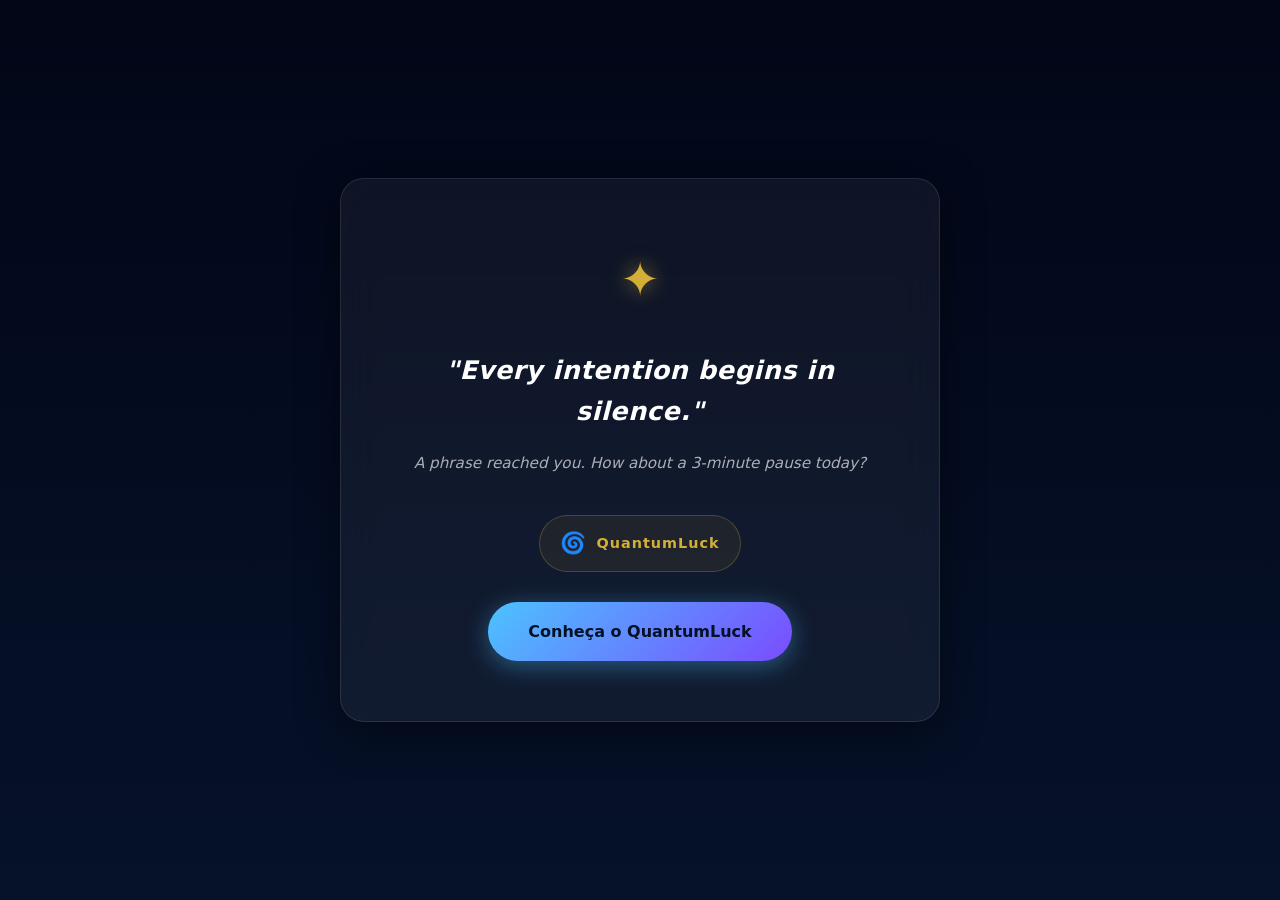
==== frase.html @ b95ad359 "feat: pagina frase.html + og-preview para compartilhamento social" ====
<!doctype html>
<html lang="pt-BR">
  <head>
    <meta charset="UTF-8" />
    <meta name="viewport" content="width=device-width, initial-scale=1.0" />

    <title>QuantumLuck — Uma frase chegou até você</title>
    <meta
      name="description"
      content="Uma frase chegou até você. Respire fundo."
    />
    <meta name="theme-color" content="#06122a" />

    <!-- Open Graph (WhatsApp, Facebook, Telegram) -->
    <meta property="og:type" content="website" />
    <meta property="og:title" content="🌀 QuantumLuck" />
    <meta
      property="og:description"
      content="Uma frase chegou até você. Respire fundo."
    />
    <meta
      property="og:image"
      content="https://fogacadev.github.io/QuantumLuckWeb/assets/og-preview.png"
    />
    <meta property="og:image:width" content="1200" />
    <meta property="og:image:height" content="630" />
    <meta
      property="og:url"
      content="https://fogacadev.github.io/QuantumLuckWeb/frase.html"
    />
    <meta property="og:site_name" content="QuantumLuck" />

    <!-- Twitter Card -->
    <meta name="twitter:card" content="summary_large_image" />
    <meta name="twitter:title" content="🌀 QuantumLuck" />
    <meta
      name="twitter:description"
      content="Uma frase chegou até você. Respire fundo."
    />
    <meta
      name="twitter:image"
      content="https://fogacadev.github.io/QuantumLuckWeb/assets/og-preview.png"
    />

    <!-- Favicon -->
    <link rel="icon" type="image/png" href="assets/btn.png" />
    <link rel="apple-touch-icon" href="assets/btn.png" />

    <!-- CSS Principal do site -->
    <link rel="stylesheet" href="style.css" />

    <style>
      .phrase-page {
        min-height: 100vh;
        display: flex;
        align-items: center;
        justify-content: center;
        padding: 40px 20px;
        background: linear-gradient(180deg, #020617, #06122a);
        margin: 0;
        box-sizing: border-box;
      }

      .phrase-container {
        max-width: 600px;
        width: 100%;
        text-align: center;
        padding: 60px 40px;
        background: rgba(255, 255, 255, 0.05);
        border-radius: 24px;
        border: 1px solid rgba(255, 255, 255, 0.1);
        backdrop-filter: blur(20px);
        -webkit-backdrop-filter: blur(20px);
        box-shadow: 0 10px 40px rgba(0, 0, 0, 0.5);
      }

      .phrase-symbol {
        font-size: 3rem;
        color: #d4af37;
        margin-bottom: 30px;
        text-shadow: 0 0 20px rgba(212, 175, 55, 0.6);
      }

      .phrase-text {
        font-family: "Orbitron", system-ui, sans-serif;
        font-size: 1.6rem;
        font-weight: 600;
        line-height: 1.6;
        color: #ffffff;
        margin: 0 0 20px 0;
        font-style: italic;
        letter-spacing: 0.5px;
      }

      .phrase-context {
        font-size: 0.95rem;
        color: rgba(255, 255, 255, 0.65);
        margin: 0 0 40px 0;
        font-style: italic;
        line-height: 1.5;
      }

      .phrase-brand {
        display: inline-flex;
        align-items: center;
        gap: 10px;
        padding: 10px 20px;
        background: rgba(212, 175, 55, 0.08);
        border: 1px solid rgba(212, 175, 55, 0.25);
        border-radius: 50px;
        margin-bottom: 30px;
      }

      .phrase-brand-symbol {
        font-size: 1.3rem;
      }

      .phrase-brand-name {
        font-family: "Orbitron", system-ui, sans-serif;
        font-size: 0.9rem;
        font-weight: 700;
        color: #d4af37;
        letter-spacing: 1px;
      }

      .phrase-cta {
        display: inline-block;
        padding: 16px 40px;
        background: linear-gradient(135deg, #4cc3ff, #7a4cff);
        color: #021124;
        text-decoration: none;
        font-weight: bold;
        border-radius: 50px;
        font-size: 1rem;
        transition: all 0.3s ease;
        box-shadow: 0 5px 25px rgba(76, 195, 255, 0.4);
      }

      .phrase-cta:hover {
        transform: translateY(-4px);
        box-shadow: 0 8px 30px rgba(76, 195, 255, 0.6);
      }

      @media (max-width: 480px) {
        .phrase-container {
          padding: 40px 25px;
        }
        .phrase-text {
          font-size: 1.3rem;
        }
        .phrase-symbol {
          font-size: 2.5rem;
        }
      }
    </style>
  </head>

  <body>
    <main class="phrase-page">
      <div class="phrase-container">
        <div class="phrase-symbol">✦</div>

        <p class="phrase-text" id="phrase-text">Carregando...</p>

        <p class="phrase-context" id="phrase-context">
          Você recebeu uma frase. Que tal fazer uma pausa de 3 minutos hoje?
        </p>

        <div class="phrase-brand">
          <span class="phrase-brand-symbol">🌀</span>
          <span class="phrase-brand-name">QuantumLuck</span>
        </div>

        <div>
          <a
            href="https://play.google.com/store/apps/details?id=com.quantumluck.app"
            class="phrase-cta"
            target="_blank"
            rel="noopener"
          >
            Conheça o QuantumLuck
          </a>
        </div>
      </div>
    </main>

    <script>
      // Lê a frase da query string (?t=)
      const params = new URLSearchParams(window.location.search);
      const frase = params.get("t");

      // Detecta idioma do navegador
      const isEN = navigator.language.startsWith("en");

      const phraseTextEl = document.getElementById("phrase-text");
      const phraseContextEl = document.getElementById("phrase-context");

      if (frase) {
        phraseTextEl.textContent = `"${frase}"`;
        document.title = `"${frase}" — QuantumLuck`;
      } else {
        phraseTextEl.textContent = isEN
          ? '"Every intention begins in silence."'
          : '"Toda intenção começa em silêncio."';
      }

      if (isEN) {
        phraseContextEl.textContent =
          "A phrase reached you. How about a 3-minute pause today?";
      }
    </script>
  </body>
</html>
---- style.css ----
/* ============================================
   QUANTUMLUCK — ESTILOS PRINCIPAIS
   v1.1.0
============================================ */

:root {
    --accent: #4cc3ff;
    --accent2: #7a4cff;
    --gold: #d4af37;
    --light: #f8f9fa;
    --dark: #0b0b0b;
    --bg1: #020617;
    --bg2: #06122a;
}

* {
    box-sizing: border-box;
}

html {
    scroll-behavior: smooth;
}

body {
    background: linear-gradient(180deg, var(--bg1), var(--bg2));
    color: var(--light);
    line-height: 1.7;
    margin: 0;
    font-family: Inter, system-ui, -apple-system, sans-serif;
    overflow-x: hidden;
}

/* ===========================
   HERO COM IMAGEM + ÁTOMO
============================ */

.hero-header {
    position: relative;
    height: 500px;
    overflow: hidden;
}

.hero-bg {
    position: absolute;
    inset: 0;
    background: url('assets/QuantumLuck.png') center/cover no-repeat;
    filter: brightness(0.75) saturate(1.2);
    opacity: 0.9;
}

.app-icon {
    cursor: pointer;
    user-select: none;
    position: absolute;
    top: 55%;
    left: 50%;
    transform: translate(-50%, -50%);
    width: 180px;
    height: 180px;
    display: flex;
    align-items: center;
    justify-content: center;
    animation: float 6s ease-in-out infinite;
    border-radius: 50%;
    background: rgba(255, 255, 255, 0.03);
    border: 1px solid rgba(0, 200, 255, 0.35);
    box-shadow:
        0 0 25px rgba(0, 200, 255, 0.5),
        0 0 45px rgba(124, 58, 237, 0.4);
    overflow: visible;
}

.app-icon::before {
    content: "";
    position: absolute;
    width: 220px;
    height: 220px;
    border-radius: 50%;
    background: conic-gradient(rgba(0, 200, 255, 0.0) 0deg,
            rgba(0, 200, 255, 0.15) 70deg,
            rgba(124, 58, 237, 0.25) 160deg,
            rgba(0, 200, 255, 0.0) 360deg);
    filter: blur(18px);
    animation: plasma-spin 6s linear infinite;
    z-index: -1;
}

@keyframes plasma-spin {
    from {
        transform: rotate(0deg);
    }

    to {
        transform: rotate(360deg);
    }
}

.app-icon .particle {
    position: absolute;
    width: 6px;
    height: 6px;
    background: rgba(0, 200, 255, 0.9);
    border-radius: 50%;
    box-shadow: 0 0 10px rgba(0, 200, 255, 0.9);
}

.p1 {
    animation: orbit1 6s linear infinite;
}

.p2 {
    animation: orbit2 7s linear infinite;
}

.p3 {
    animation: orbit3 5s linear infinite;
}

@keyframes orbit1 {
    from {
        transform: rotate(0deg) translateX(100px) rotate(0deg);
    }

    to {
        transform: rotate(360deg) translateX(100px) rotate(-360deg);
    }
}

@keyframes orbit2 {
    from {
        transform: rotate(0deg) translateX(75px) rotate(0deg);
    }

    to {
        transform: rotate(-360deg) translateX(75px) rotate(360deg);
    }
}

@keyframes orbit3 {
    from {
        transform: rotate(0deg) translateX(55px) rotate(0deg);
    }

    to {
        transform: rotate(360deg) translateX(55px) rotate(-360deg);
    }
}

.app-icon::after {
    content: "";
    position: absolute;
    width: 260px;
    height: 260px;
    border-radius: 50%;
    border-top: 1px solid rgba(0, 255, 255, 0.4);
    border-bottom: 1px solid rgba(124, 58, 237, 0.4);
    animation: energy-lines 10s linear infinite;
    z-index: -2;
}

@keyframes energy-lines {
    from {
        transform: rotate(0deg);
    }

    to {
        transform: rotate(360deg);
    }
}

.logo-img {
    width: 120%;
    height: 120%;
    object-fit: contain;
    filter: drop-shadow(0 0 18px rgba(76, 195, 255, 0.5));
}

@keyframes float {

    0%,
    100% {
        transform: translate(-50%, -50%) translateY(0);
    }

    50% {
        transform: translate(-50%, -50%) translateY(-12px);
    }
}

/* ===========================
   INTRO + CTA PRINCIPAL
============================ */

.intro-text {
    text-align: center;
    padding: 50px 20px 40px;
    max-width: 900px;
    margin: 0 auto;
    font-size: 1.15rem;
    color: rgba(255, 255, 255, 0.85);
    line-height: 1.8;
}

.hero-tagline {
    font-size: 1.6rem;
    font-weight: bold;
    background: linear-gradient(90deg, var(--accent), var(--accent2));
    -webkit-background-clip: text;
    background-clip: text;
    color: transparent;
    margin-bottom: 20px;
    letter-spacing: 0.5px;
}

.hero-highlight {
    font-size: 1rem;
    color: rgba(255, 255, 255, 0.75);
    margin-top: 20px;
    padding: 12px 20px;
    background: rgba(76, 195, 255, 0.08);
    border-radius: 12px;
    border: 1px solid rgba(76, 195, 255, 0.2);
    display: inline-block;
}

/* ===========================
   CTA CONTAINERS
============================ */

.cta-container {
    display: flex;
    flex-direction: column;
    align-items: center;
    justify-content: center;
    gap: 12px;
    margin: 30px auto 0;
    width: 100%;
    max-width: 600px;
}

.cta-hint {
    font-size: 0.85rem;
    color: rgba(255, 255, 255, 0.5);
    margin: 0;
    letter-spacing: 0.5px;
}

.cta-button {
    display: inline-flex;
    align-items: center;
    gap: 10px;
    padding: 16px 45px;
    background: linear-gradient(135deg, var(--accent), var(--accent2));
    color: #021124;
    text-decoration: none;
    font-weight: bold;
    border-radius: 50px;
    font-size: 1.15rem;
    transition: all 0.3s ease;
    box-shadow: 0 5px 25px rgba(76, 195, 255, 0.4);
    border: none;
}

.cta-button:hover {
    transform: translateY(-4px);
    box-shadow: 0 8px 30px rgba(76, 195, 255, 0.6);
}

.cta-button i {
    font-size: 1.3rem;
}

.cta-button-large {
    padding: 20px 55px;
    font-size: 1.3rem;
}

.cta-button-secondary {
    background: rgba(255, 255, 255, 0.08);
    color: var(--accent);
    border: 1px solid rgba(76, 195, 255, 0.4);
    box-shadow: none;
}

.cta-button-secondary:hover {
    background: rgba(76, 195, 255, 0.15);
    box-shadow: 0 5px 20px rgba(76, 195, 255, 0.3);
}

/* ===========================
   SEÇÕES
============================ */

.section {
    max-width: 1200px;
    margin: 60px auto;
    padding: 50px 40px;
    background: rgba(255, 255, 255, 0.06);
    border-radius: 20px;
    backdrop-filter: blur(18px);
    -webkit-backdrop-filter: blur(18px);
    border: 1px solid rgba(255, 255, 255, 0.08);
    box-shadow: 0 10px 25px rgba(0, 0, 0, 0.3);
}

.section h1 {
    text-align: center;
    font-size: 3rem;
    font-weight: 900;
    background: linear-gradient(90deg, var(--accent), var(--accent2));
    -webkit-background-clip: text;
    background-clip: text;
    color: transparent;
    margin: 0 0 10px 0;
    letter-spacing: 2px;
}

.section h2 {
    text-align: center;
    margin-bottom: 35px;
    font-size: 2.3rem;
    background: linear-gradient(90deg, var(--accent), var(--accent2));
    -webkit-background-clip: text;
    background-clip: text;
    color: transparent;
    font-weight: 800;
}

.section h3 {
    color: white;
    font-size: 1.3rem;
    margin-bottom: 10px;
    margin-top: 0;
}

/* ===========================
   LONG TEXT
============================ */

.long-text {
    color: rgba(255, 255, 255, 0.85);
    font-size: 1.05rem;
    line-height: 1.8;
    margin-bottom: 20px;
}

.long-text strong {
    color: var(--accent);
    font-weight: 700;
}

.disclaimer-text {
    margin-top: 30px;
    padding: 20px;
    background: rgba(76, 195, 255, 0.06);
    border-left: 3px solid var(--accent);
    border-radius: 8px;
    font-size: 0.95rem;
    color: rgba(255, 255, 255, 0.7);
    font-style: italic;
}

.centered {
    text-align: center;
}

/* ===========================
   HIGHLIGHT BOX
============================ */

.highlight-box {
    display: flex;
    align-items: center;
    gap: 25px;
    margin-top: 35px;
    padding: 30px;
    background: linear-gradient(135deg, rgba(76, 195, 255, 0.1), rgba(122, 76, 255, 0.1));
    border-radius: 18px;
    border: 1px solid rgba(76, 195, 255, 0.25);
    box-shadow: 0 8px 25px rgba(76, 195, 255, 0.1);
}

.highlight-box i {
    font-size: 3.5rem;
    background: linear-gradient(90deg, var(--accent), var(--accent2));
    -webkit-background-clip: text;
    background-clip: text;
    color: transparent;
    flex-shrink: 0;
}

.highlight-box div {
    flex: 1;
}

.highlight-box h3 {
    font-size: 1.5rem;
    margin-bottom: 8px;
    background: linear-gradient(90deg, var(--accent), var(--accent2));
    -webkit-background-clip: text;
    background-clip: text;
    color: transparent;
}

.highlight-box p {
    color: rgba(255, 255, 255, 0.8);
    margin: 0;
    font-size: 1.05rem;
}

/* ===========================
   FEATURES GRID
============================ */

.features {
    display: grid;
    grid-template-columns: repeat(auto-fit, minmax(280px, 1fr));
    gap: 25px;
}

.feature {
    background: rgba(255, 255, 255, 0.06);
    padding: 30px 25px;
    border-radius: 18px;
    text-align: center;
    transition: 0.4s;
    border: 1px solid rgba(255, 255, 255, 0.1);
    display: flex;
    flex-direction: column;
    align-items: center;
}

.feature:hover {
    transform: translateY(-6px);
    box-shadow: 0 12px 30px rgba(76, 195, 255, 0.2);
    border-color: rgba(76, 195, 255, 0.4);
    background: rgba(76, 195, 255, 0.05);
}

.feature i {
    font-size: 2.5rem;
    margin-bottom: 15px;
    background: linear-gradient(90deg, var(--accent), var(--accent2));
    -webkit-background-clip: text;
    background-clip: text;
    color: transparent;
}

.feature h3 {
    font-size: 1.2rem;
    margin-bottom: 12px;
}

.feature p {
    color: rgba(255, 255, 255, 0.75);
    line-height: 1.6;
    font-size: 0.95rem;
    margin: 0;
}

/* ===========================
   STEPS
============================ */

.steps {
    display: grid;
    grid-template-columns: repeat(auto-fit, minmax(240px, 1fr));
    gap: 25px;
    margin-top: 20px;
}

.step {
    background: rgba(255, 255, 255, 0.06);
    padding: 30px 25px;
    border-radius: 16px;
    border: 1px solid rgba(255, 255, 255, 0.1);
    text-align: center;
    transition: 0.3s;
}

.step:hover {
    transform: translateY(-5px);
    box-shadow: 0 10px 25px rgba(76, 195, 255, 0.2);
    border-color: rgba(76, 195, 255, 0.4);
}

.step-number {
    width: 50px;
    height: 50px;
    border-radius: 50%;
    background: linear-gradient(90deg, var(--accent), var(--accent2));
    display: flex;
    align-items: center;
    justify-content: center;
    color: #021124;
    font-weight: bold;
    margin: 0 auto 20px;
    font-size: 1.3rem;
    box-shadow: 0 5px 15px rgba(76, 195, 255, 0.3);
}

.step h3 {
    font-size: 1.15rem;
    margin-bottom: 10px;
}

.step p {
    color: rgba(255, 255, 255, 0.75);
    font-size: 0.95rem;
    line-height: 1.6;
    margin: 0;
}

/* ===========================
   BENEFITS
============================ */

.benefits {
    display: grid;
    grid-template-columns: repeat(auto-fit, minmax(160px, 1fr));
    gap: 20px;
    margin-top: 30px;
    margin-bottom: 30px;
}

.benefit {
    background: rgba(76, 195, 255, 0.06);
    padding: 25px 15px;
    border-radius: 14px;
    border: 1px solid rgba(76, 195, 255, 0.15);
    text-align: center;
    transition: 0.3s;
}

.benefit:hover {
    background: rgba(76, 195, 255, 0.12);
    transform: translateY(-3px);
}

.benefit i {
    font-size: 1.8rem;
    margin-bottom: 10px;
    display: block;
    background: linear-gradient(90deg, var(--accent), var(--accent2));
    -webkit-background-clip: text;
    background-clip: text;
    color: transparent;
}

.benefit p {
    color: rgba(255, 255, 255, 0.85);
    font-size: 0.9rem;
    margin: 0;
    font-weight: 600;
}

/* ===========================
   CTA FINAL SECTION
============================ */

.cta-final-section {
    text-align: center;
    background: linear-gradient(135deg, rgba(76, 195, 255, 0.08), rgba(122, 76, 255, 0.08));
    border: 1px solid rgba(76, 195, 255, 0.25);
    display: flex;
    flex-direction: column;
    align-items: center;
    justify-content: center;
    padding: 70px 40px;
    position: relative;
    overflow: hidden;
}

.cta-final-section::before {
    content: "";
    position: absolute;
    top: 0;
    left: 50%;
    transform: translateX(-50%);
    width: 80%;
    height: 1px;
    background: linear-gradient(90deg, transparent, var(--accent), transparent);
}

.cta-final-section::after {
    content: "";
    position: absolute;
    top: -50%;
    right: -20%;
    width: 500px;
    height: 500px;
    background: radial-gradient(circle, rgba(76, 195, 255, 0.15), transparent 70%);
    pointer-events: none;
    border-radius: 50%;
}

.cta-final-section h2 {
    font-size: 2.6rem;
    font-weight: 900;
    margin-bottom: 25px;
    text-shadow: 0 0 30px rgba(76, 195, 255, 0.3);
    position: relative;
    z-index: 1;
}

.cta-final-section .cta-final-text {
    max-width: 700px;
    width: 100%;
    text-align: center;
    position: relative;
    z-index: 1;
}

.cta-final-text {
    font-size: 1.2rem;
    line-height: 1.7;
    color: rgba(255, 255, 255, 0.9);
    margin-bottom: 12px;
    letter-spacing: 0.3px;
}

.cta-final-text strong {
    color: var(--accent);
    font-weight: 700;
}

.cta-final-section .cta-container {
    margin-top: 40px;
    width: 100%;
    position: relative;
    z-index: 1;
}

.cta-final-section .cta-button {
    margin-top: 10px;
    transform: scale(1);
    animation: ctaPulse 3s ease-in-out infinite;
}

@keyframes ctaPulse {

    0%,
    100% {
        box-shadow: 0 5px 25px rgba(76, 195, 255, 0.4);
    }

    50% {
        box-shadow: 0 8px 40px rgba(76, 195, 255, 0.7);
    }
}

.cta-final-section .cta-button:hover {
    animation: none;
}

/* ===========================
   TRANSPARÊNCIA — UPGRADE PREMIUM
============================ */

.section:has(.cta-button-secondary) {
    text-align: center;
    position: relative;
    padding: 60px 40px;
}

.section:has(.cta-button-secondary) h2 {
    margin-bottom: 30px;
}

.section:has(.cta-button-secondary) .long-text {
    max-width: 750px;
    margin-left: auto;
    margin-right: auto;
    font-size: 1.1rem;
    line-height: 1.9;
}

.section:has(.cta-button-secondary) .cta-container {
    margin-top: 35px;
}

.section:has(.cta-button-secondary)::before {
    content: "🛡️";
    position: absolute;
    top: 25px;
    right: 25px;
    font-size: 1.5rem;
    opacity: 0.3;
}

/* ===========================
   FOOTER
============================ */

footer {
    background: rgba(0, 0, 0, 0.8);
    padding: 50px 20px 30px;
    margin-top: 80px;
    text-align: center;
    color: rgba(255, 255, 255, 0.7);
    border-top: 1px solid rgba(76, 195, 255, 0.15);
}

.footer-tagline {
    font-size: 1.1rem;
    font-weight: 600;
    color: var(--accent);
    margin-bottom: 15px;
    letter-spacing: 0.5px;
}

footer>p {
    margin: 10px 0;
    font-size: 0.9rem;
}

.footer-links {
    margin-top: 20px;
    display: flex;
    flex-wrap: wrap;
    justify-content: center;
    gap: 15px;
    align-items: center;
}

footer a {
    color: var(--accent);
    text-decoration: none;
    transition: 0.2s;
    font-size: 0.9rem;
    display: inline-flex;
    align-items: center;
    gap: 5px;
}

footer a:hover {
    color: var(--accent2);
}

/* Fade no final do hero */
.hero-header::after {
    content: "";
    position: absolute;
    left: 0;
    right: 0;
    bottom: 0;
    height: 140px;
    background: linear-gradient(to bottom,
            rgba(0, 0, 0, 0) 0%,
            rgba(0, 0, 0, 0.15) 40%,
            rgba(0, 0, 0, 0.35) 75%,
            rgba(2, 6, 23, 1) 100%);
    pointer-events: none;
}

/* ===========================
   BALÃO DE FRASE (JS)
============================ */

.phrase-bubble {
    position: fixed !important;
    background: rgba(0, 0, 0, 0.95) !important;
    color: #4cc3ff !important;
    padding: 15px 20px !important;
    border-radius: 16px !important;
    box-shadow:
        0 0 25px rgba(76, 195, 255, 0.7),
        inset 0 0 15px rgba(76, 195, 255, 0.2) !important;
    font-weight: bold !important;
    z-index: 9999 !important;
    font-size: 15px !important;
    border: 1px solid #4cc3ff !important;
    max-width: 300px !important;
    word-wrap: break-word !important;
    text-align: center !important;
    white-space: normal !important;
    line-height: 1.5 !important;
    opacity: 0;
    transition: opacity 0.3s ease !important;
    backdrop-filter: blur(10px);
    -webkit-backdrop-filter: blur(10px);
}

.phrase-bubble.show {
    opacity: 1;
}

@keyframes vibrate {
    0% {
        transform: translate(-50%, -50%) translateX(0px) translateY(0px);
    }

    25% {
        transform: translate(-50%, -50%) translateX(2px) translateY(-2px);
    }

    50% {
        transform: translate(-50%, -50%) translateX(-2px) translateY(2px);
    }

    75% {
        transform: translate(-50%, -50%) translateX(2px) translateY(2px);
    }

    100% {
        transform: translate(-50%, -50%) translateX(0px) translateY(0px);
    }
}

.vibrate {
    animation: vibrate 0.3s ease-in-out 1;
}

/* ===========================
   BALÃO EDUCATIVO (JS)
============================ */

.tutorial-bubble {
    position: fixed;
    bottom: 200px;
    left: 50%;
    transform: translateX(-50%);
    background: rgba(76, 195, 255, 0.95);
    color: #021124;
    padding: 12px 20px;
    border-radius: 25px;
    font-weight: bold;
    font-size: 16px;
    z-index: 9998;
    box-shadow: 0 5px 20px rgba(76, 195, 255, 0.6);
    border: 2px solid #4cc3ff;
    opacity: 0;
    transition: opacity 0.5s ease, transform 0.5s ease;
    pointer-events: none;
    white-space: nowrap;
    text-align: center;
}

.tutorial-bubble::after {
    content: '';
    position: absolute;
    top: 100%;
    left: 50%;
    transform: translateX(-50%);
    border: 10px solid transparent;
    border-top-color: rgba(76, 195, 255, 0.95);
}

/* ===========================
   RESPONSIVO MOBILE
============================ */

@media (max-width: 768px) {
    .hero-header {
        height: 380px;
    }

    .hero-bg {
        background-size: cover;
        background-position: center;
    }

    .app-icon {
        width: 130px;
        height: 130px;
    }

    .app-icon::before {
        width: 160px;
        height: 160px;
    }

    .app-icon::after {
        width: 200px;
        height: 200px;
    }

    .logo-img {
        width: 100%;
        height: auto;
        max-width: 120px;
    }

    .intro-text {
        font-size: 1rem;
        padding: 30px 20px;
    }

    .hero-tagline {
        font-size: 1.2rem;
    }

    .cta-button {
        padding: 14px 30px;
        font-size: 1rem;
    }

    .cta-button-large {
        padding: 16px 35px;
        font-size: 1.1rem;
    }

    .section {
        padding: 35px 20px;
        margin: 40px 15px;
    }

    .section h1 {
        font-size: 2.2rem;
        letter-spacing: 1px;
    }

    .section h2 {
        font-size: 1.7rem;
    }

    .highlight-box {
        flex-direction: column;
        text-align: center;
        gap: 15px;
        padding: 25px 20px;
    }

    .highlight-box i {
        font-size: 2.8rem;
    }

    .features {
        grid-template-columns: 1fr;
    }

    .steps {
        grid-template-columns: 1fr;
    }

    .benefits {
        grid-template-columns: repeat(2, 1fr);
        gap: 12px;
    }

    .benefit {
        padding: 20px 10px;
    }

    .benefit i {
        font-size: 1.5rem;
    }

    .benefit p {
        font-size: 0.85rem;
    }

    .cta-final-section {
        padding: 50px 20px;
    }

    .cta-final-section h2 {
        font-size: 1.8rem;
    }

    .cta-final-text {
        font-size: 1.05rem;
    }

    .tutorial-bubble {
        font-size: 14px;
        padding: 10px 16px;
        bottom: 120px;
    }

    .footer-links {
        flex-direction: column;
        gap: 10px;
    }
}

/* ===========================
   PÁGINA POLÍTICA DE PRIVACIDADE
============================ */

.policy-container {
    max-width: 900px;
    margin: 60px auto;
    padding: 50px 40px;
    background: rgba(255, 255, 255, 0.06);
    border-radius: 20px;
    backdrop-filter: blur(18px);
    -webkit-backdrop-filter: blur(18px);
    border: 1px solid rgba(255, 255, 255, 0.08);
    box-shadow: 0 10px 25px rgba(0, 0, 0, 0.3);
    animation: fadeInPolicy 0.8s ease forwards;
}

@keyframes fadeInPolicy {
    from {
        opacity: 0;
        transform: translateY(20px);
    }

    to {
        opacity: 1;
        transform: translateY(0);
    }
}

.policy-container h1 {
    text-align: center;
    font-size: 2.8rem;
    font-weight: 900;
    margin-bottom: 10px;
    background: linear-gradient(90deg, var(--accent), var(--accent2));
    -webkit-background-clip: text;
    background-clip: text;
    color: transparent;
    text-shadow: 0 0 15px rgba(76, 195, 255, 0.3);
}

.policy-updated {
    text-align: center;
    font-size: 0.9rem;
    color: rgba(255, 255, 255, 0.5);
    font-style: italic;
    margin-bottom: 30px;
    padding-bottom: 20px;
    border-bottom: 1px solid rgba(255, 255, 255, 0.1);
}

.policy-container h2 {
    margin-top: 40px;
    margin-bottom: 15px;
    font-size: 1.5rem;
    padding-bottom: 8px;
    border-bottom: 1px solid rgba(255, 255, 255, 0.1);
    background: linear-gradient(90deg, var(--accent), var(--accent2));
    -webkit-background-clip: text;
    background-clip: text;
    color: transparent;
    text-align: left;
}

.policy-list {
    margin: 15px 0;
    padding-left: 25px;
    color: rgba(255, 255, 255, 0.85);
}

.policy-list li {
    margin-bottom: 10px;
    line-height: 1.7;
}

.policy-list li strong {
    color: var(--accent);
}

.policy-contact {
    text-align: center;
    margin: 25px 0;
}

.policy-contact a {
    display: inline-flex;
    align-items: center;
    gap: 10px;
    padding: 12px 25px;
    background: rgba(76, 195, 255, 0.1);
    border: 1px solid rgba(76, 195, 255, 0.3);
    border-radius: 50px;
    color: var(--accent);
    font-weight: bold;
    font-size: 1.05rem;
    transition: all 0.3s ease;
}

.policy-contact a:hover {
    background: rgba(76, 195, 255, 0.2);
    color: var(--accent2);
    transform: translateY(-2px);
}

.policy-contact a i {
    font-size: 1.1rem;
}

.policy-back {
    text-align: center;
    margin-top: 50px;
    padding-top: 30px;
    border-top: 1px solid rgba(255, 255, 255, 0.1);
}

.policy-back .cta-button {
    display: inline-flex;
    align-items: center;
    gap: 10px;
}

/* Responsivo da política */
@media (max-width: 768px) {
    .policy-container {
        margin: 40px 15px;
        padding: 35px 25px;
    }

    .policy-container h1 {
        font-size: 2rem;
    }

    .policy-container h2 {
        font-size: 1.25rem;
    }
}

/* ===========================
   INTRO — UPGRADE PREMIUM
============================ */

.intro-text {
    text-align: center;
    padding: 60px 20px 50px;
    max-width: 800px;
    margin: 0 auto;
    color: rgba(255, 255, 255, 0.85);
}

.hero-eyebrow {
    font-size: 0.95rem;
    font-weight: 600;
    color: var(--accent);
    letter-spacing: 2px;
    text-transform: uppercase;
    margin-bottom: 20px;
    opacity: 0.85;
}

.hero-title {
    font-size: 3.5rem;
    font-weight: 900;
    line-height: 1.1;
    margin: 0 0 25px 0;
    color: #ffffff;
    letter-spacing: -1px;
}

.hero-title-gradient {
    background: linear-gradient(90deg, var(--accent), var(--accent2));
    -webkit-background-clip: text;
    background-clip: text;
    color: transparent;
    display: inline-block;
}

.hero-tagline {
    font-size: 1.4rem;
    font-weight: 700;
    background: linear-gradient(90deg, var(--accent), var(--accent2));
    -webkit-background-clip: text;
    background-clip: text;
    color: transparent;
    margin-bottom: 25px;
    letter-spacing: 0.5px;
}

.hero-subtitle {
    font-size: 1.1rem;
    line-height: 1.8;
    color: rgba(255, 255, 255, 0.8);
    max-width: 700px;
    margin: 0 auto 30px;
}

.hero-subtitle strong {
    color: var(--accent);
    font-weight: 700;
}

.hero-pills {
    display: flex;
    flex-wrap: wrap;
    justify-content: center;
    gap: 10px;
    margin-bottom: 30px;
}

.hero-pill {
    display: inline-flex;
    align-items: center;
    gap: 8px;
    padding: 8px 16px;
    background: rgba(76, 195, 255, 0.08);
    border: 1px solid rgba(76, 195, 255, 0.25);
    border-radius: 50px;
    font-size: 0.85rem;
    font-weight: 600;
    color: rgba(255, 255, 255, 0.9);
    transition: all 0.3s ease;
}

.hero-pill:hover {
    background: rgba(76, 195, 255, 0.15);
    border-color: rgba(76, 195, 255, 0.5);
    transform: translateY(-2px);
}

.hero-pill i {
    color: var(--accent);
    font-size: 0.9rem;
}

.hero-highlight {
    font-size: 0.95rem;
    color: rgba(255, 255, 255, 0.75);
    margin-top: 25px;
    padding: 12px 22px;
    background: rgba(76, 195, 255, 0.08);
    border-radius: 12px;
    border: 1px solid rgba(76, 195, 255, 0.2);
    display: inline-block;
}

.hero-highlight strong {
    color: var(--accent);
}

@media (max-width: 480px) {
    .hero-header {
        height: 320px;
    }

    .hero-tagline {
        font-size: 1.05rem;
    }

    .section h1 {
        font-size: 1.8rem;
    }

    .section h2 {
        font-size: 1.5rem;
    }

    .cta-button {
        padding: 12px 25px;
        font-size: 0.95rem;
    }

    .cta-button-large {
        padding: 14px 28px;
        font-size: 1rem;
    }
}
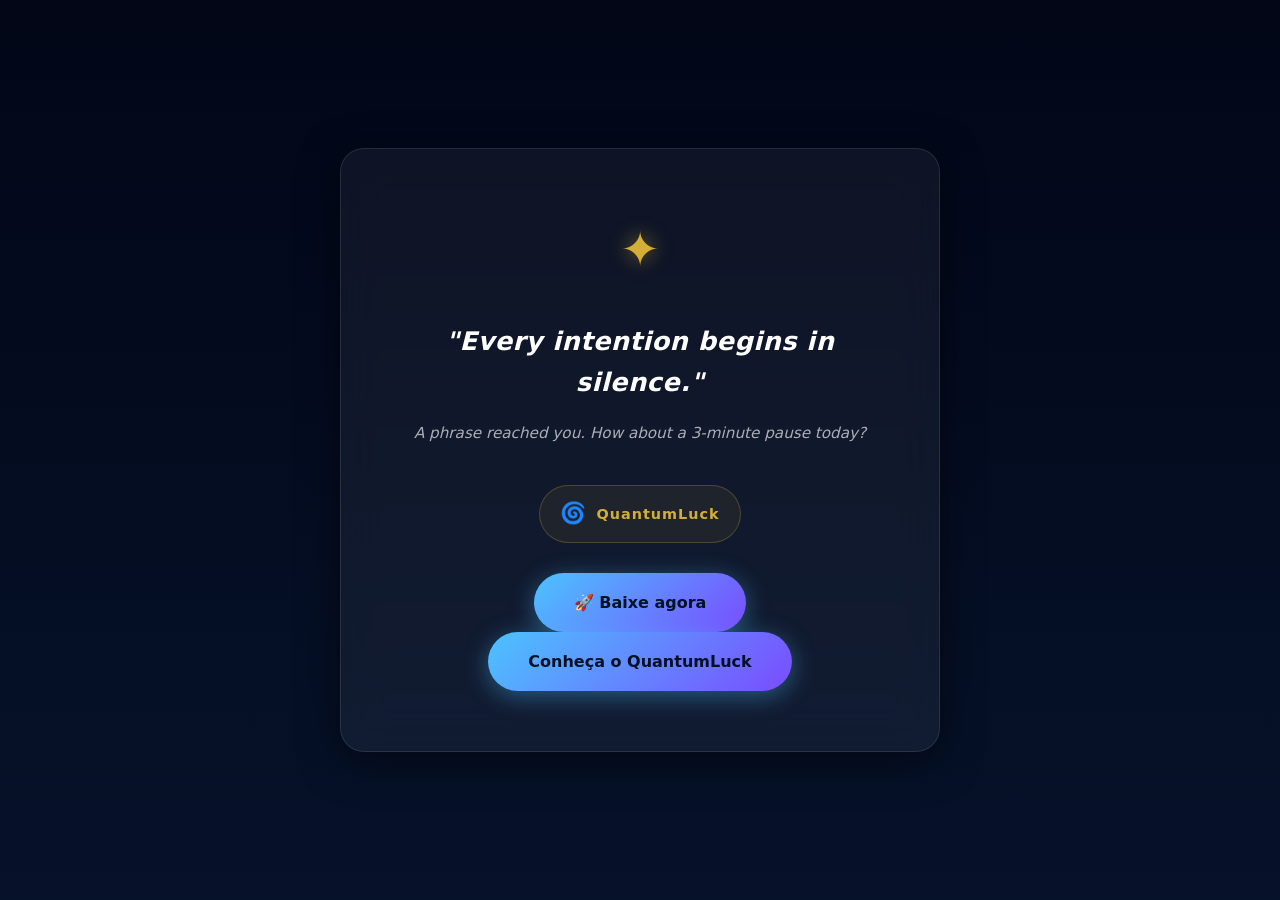
==== commit 0c9360b6: "site frases" ====
--- a/frase.html
+++ b/frase.html
@@ -171,17 +171,20 @@
           <span class="phrase-brand-name">QuantumLuck</span>
         </div>
 
-        <div>
-          <a
-            href="https://play.google.com/store/apps/details?id=com.quantumluck.app"
-            class="phrase-cta"
-            target="_blank"
-            rel="noopener"
-          >
-            Conheça o QuantumLuck
-          </a>
-        </div>
-      </div>
+        <div class="phrase-buttons">
+  <a href="https://play.google.com/store/apps/details?id=com.quantumluck.app"
+     class="phrase-cta phrase-cta-primary"
+     target="_blank"
+     rel="noopener">
+    🚀 Baixe agora
+  </a>
+  <a href="https://fogacadev.github.io/QuantumLuckWeb"
+     class="phrase-cta phrase-cta-secondary"
+     target="_blank"
+     rel="noopener">
+    Conheça o QuantumLuck
+  </a>
+</div>
     </main>
 
     <script>
--- a/style.css
+++ b/style.css
@@ -1248,4 +1248,26 @@
         padding: 14px 28px;
         font-size: 1rem;
     }
+
+
+    .phrase-buttons {
+        display: flex;
+        flex-direction: column;
+        gap: 12px;
+        margin-top: 20px;
+        width: 100%;
+        max-width: 300px;
+        margin-left: auto;
+        margin-right: auto;
+    }
+
+    .phrase-cta-primary {
+        background: linear-gradient(135deg, #4cc3ff, #7a4cff);
+    }
+
+    .phrase-cta-secondary {
+        background: transparent;
+        border: 2px solid rgba(255, 255, 255, 0.3);
+        color: rgba(255, 255, 255, 0.9);
+    }
 }
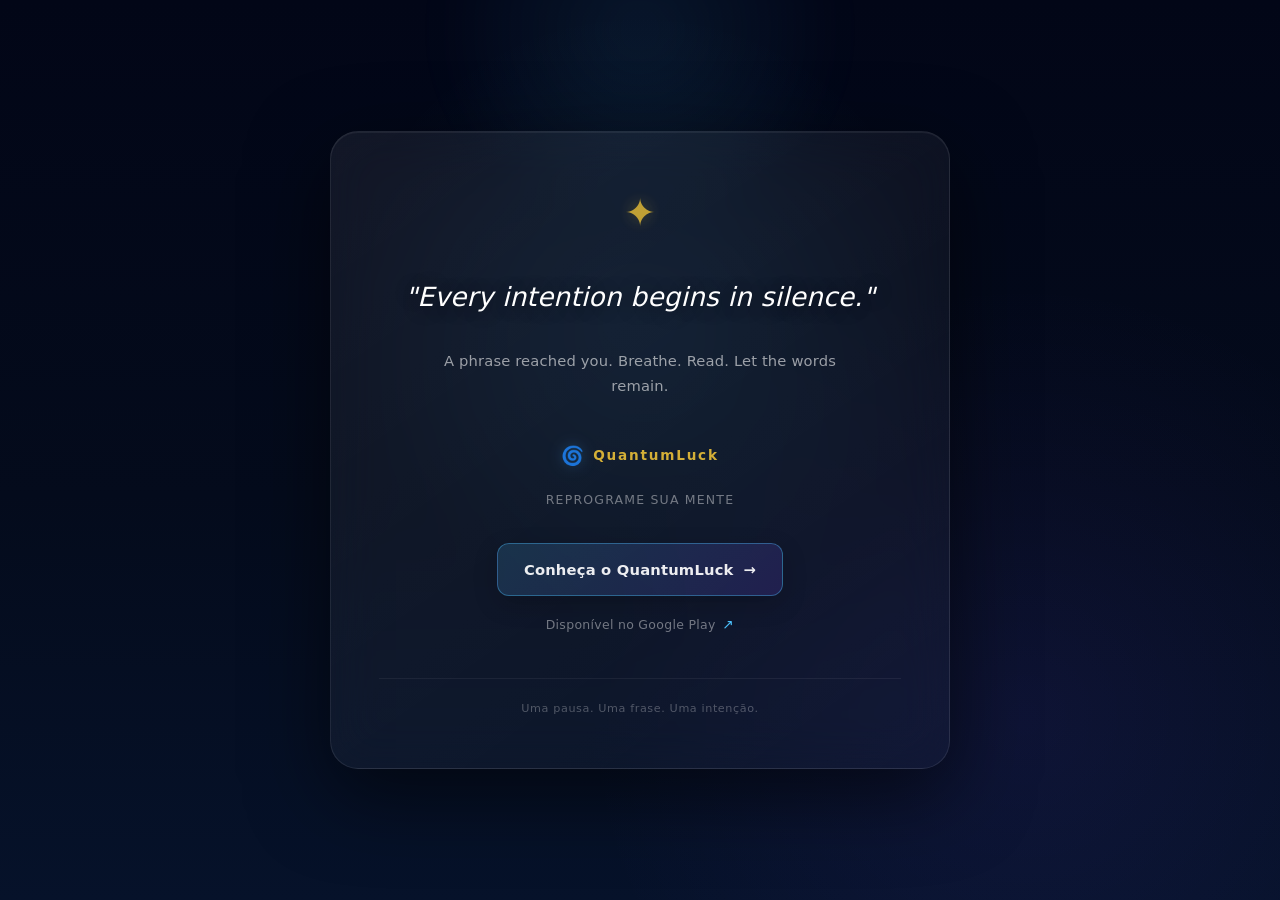
==== commit fb60ec64: "fix: 2 botoes na pagina frase (Baixe + Conheca)" ====
--- a/frase.html
+++ b/frase.html
@@ -5,151 +5,537 @@
     <meta name="viewport" content="width=device-width, initial-scale=1.0" />
 
     <title>QuantumLuck — Uma frase chegou até você</title>
+
     <meta
       name="description"
-      content="Uma frase chegou até você. Respire fundo."
-    />
-    <meta name="theme-color" content="#06122a" />
-
-    <!-- Open Graph (WhatsApp, Facebook, Telegram) -->
+      content="Uma frase chegou até você. Respire. Leia. Deixe a frase permanecer."
+    />
+
+    <meta name="theme-color" content="#020617" />
+
+    <!-- =========================================================
+         OPEN GRAPH
+         WhatsApp / Facebook / Telegram / outros
+    ========================================================== -->
+
     <meta property="og:type" content="website" />
+
     <meta property="og:title" content="🌀 QuantumLuck" />
+
     <meta
       property="og:description"
-      content="Uma frase chegou até você. Respire fundo."
-    />
+      content="Uma frase chegou até você. Respire. Leia. Deixe a frase permanecer."
+    />
+
     <meta
       property="og:image"
       content="https://fogacadev.github.io/QuantumLuckWeb/assets/og-preview.png"
     />
+
     <meta property="og:image:width" content="1200" />
     <meta property="og:image:height" content="630" />
+
+    <meta
+      property="og:image:alt"
+      content="QuantumLuck — Uma frase chegou até você"
+    />
+
     <meta
       property="og:url"
       content="https://fogacadev.github.io/QuantumLuckWeb/frase.html"
     />
+
     <meta property="og:site_name" content="QuantumLuck" />
 
-    <!-- Twitter Card -->
+    <!-- =========================================================
+         TWITTER / X
+    ========================================================== -->
+
     <meta name="twitter:card" content="summary_large_image" />
+
     <meta name="twitter:title" content="🌀 QuantumLuck" />
+
     <meta
       name="twitter:description"
-      content="Uma frase chegou até você. Respire fundo."
-    />
+      content="Uma frase chegou até você. Respire. Leia. Deixe a frase permanecer."
+    />
+
     <meta
       name="twitter:image"
       content="https://fogacadev.github.io/QuantumLuckWeb/assets/og-preview.png"
     />
 
-    <!-- Favicon -->
+    <meta
+      name="twitter:image:alt"
+      content="QuantumLuck — Uma frase chegou até você"
+    />
+
+    <!-- =========================================================
+         FAVICON
+    ========================================================== -->
+
     <link rel="icon" type="image/png" href="assets/btn.png" />
     <link rel="apple-touch-icon" href="assets/btn.png" />
 
-    <!-- CSS Principal do site -->
+    <!-- CSS principal -->
     <link rel="stylesheet" href="style.css" />
 
+    <!-- =========================================================
+         ESTILO EXCLUSIVO DA PÁGINA DE FRASE
+    ========================================================== -->
+
     <style>
+      /* =========================================================
+         PÁGINA
+      ========================================================== */
+
       .phrase-page {
         min-height: 100vh;
+        min-height: 100svh;
+
         display: flex;
         align-items: center;
         justify-content: center;
-        padding: 40px 20px;
-        background: linear-gradient(180deg, #020617, #06122a);
+
+        padding: 32px 20px;
+
         margin: 0;
+
+        background:
+          radial-gradient(
+            circle at 50% 35%,
+            rgba(76, 195, 255, 0.08),
+            transparent 35%
+          ),
+          radial-gradient(
+            circle at 80% 80%,
+            rgba(122, 76, 255, 0.08),
+            transparent 35%
+          ),
+          linear-gradient(180deg, #020617 0%, #040b1c 55%, #06122a 100%);
+
         box-sizing: border-box;
-      }
+
+        position: relative;
+
+        overflow: hidden;
+      }
+
+      /* brilho atmosférico */
+
+      .phrase-page::before {
+        content: "";
+
+        position: absolute;
+
+        width: 420px;
+        height: 420px;
+
+        top: -180px;
+        left: 50%;
+
+        transform: translateX(-50%);
+
+        background: radial-gradient(
+          circle,
+          rgba(76, 195, 255, 0.09),
+          transparent 70%
+        );
+
+        filter: blur(20px);
+
+        pointer-events: none;
+      }
+
+      /* =========================================================
+         CONTAINER
+      ========================================================== */
 
       .phrase-container {
-        max-width: 600px;
+        position: relative;
+        z-index: 1;
+
         width: 100%;
+        max-width: 620px;
+
+        padding: 62px 48px 50px;
+
         text-align: center;
-        padding: 60px 40px;
-        background: rgba(255, 255, 255, 0.05);
-        border-radius: 24px;
-        border: 1px solid rgba(255, 255, 255, 0.1);
-        backdrop-filter: blur(20px);
-        -webkit-backdrop-filter: blur(20px);
-        box-shadow: 0 10px 40px rgba(0, 0, 0, 0.5);
-      }
+
+        background: linear-gradient(
+          145deg,
+          rgba(255, 255, 255, 0.065),
+          rgba(255, 255, 255, 0.025)
+        );
+
+        border: 1px solid rgba(255, 255, 255, 0.09);
+
+        border-radius: 28px;
+
+        backdrop-filter: blur(24px);
+        -webkit-backdrop-filter: blur(24px);
+
+        box-shadow:
+          0 25px 80px rgba(0, 0, 0, 0.55),
+          inset 0 1px 0 rgba(255, 255, 255, 0.06);
+
+        box-sizing: border-box;
+
+        animation: phraseAppear 0.8s ease-out both;
+      }
+
+      @keyframes phraseAppear {
+        from {
+          opacity: 0;
+          transform: translateY(14px);
+        }
+
+        to {
+          opacity: 1;
+          transform: translateY(0);
+        }
+      }
+
+      /* =========================================================
+         SÍMBOLO
+      ========================================================== */
 
       .phrase-symbol {
-        font-size: 3rem;
+        display: block;
+
+        font-size: 2.4rem;
+
+        line-height: 1;
+
         color: #d4af37;
-        margin-bottom: 30px;
-        text-shadow: 0 0 20px rgba(212, 175, 55, 0.6);
-      }
+
+        margin-bottom: 42px;
+
+        text-shadow:
+          0 0 15px rgba(212, 175, 55, 0.35),
+          0 0 35px rgba(212, 175, 55, 0.15);
+
+        opacity: 0.9;
+      }
+
+      /* =========================================================
+         FRASE
+      ========================================================== */
 
       .phrase-text {
+        max-width: 520px;
+
+        margin: 0 auto;
+
         font-family: "Orbitron", system-ui, sans-serif;
-        font-size: 1.6rem;
-        font-weight: 600;
-        line-height: 1.6;
+
+        font-size: 1.65rem;
+
+        font-weight: 500;
+
+        line-height: 1.65;
+
+        letter-spacing: 0.2px;
+
         color: #ffffff;
-        margin: 0 0 20px 0;
+
         font-style: italic;
-        letter-spacing: 0.5px;
-      }
+
+        text-shadow: 0 2px 18px rgba(0, 0, 0, 0.45);
+      }
+
+      /* =========================================================
+         CONTEXTO
+      ========================================================== */
 
       .phrase-context {
-        font-size: 0.95rem;
-        color: rgba(255, 255, 255, 0.65);
-        margin: 0 0 40px 0;
-        font-style: italic;
-        line-height: 1.5;
-      }
+        max-width: 430px;
+
+        margin: 30px auto 42px;
+
+        color: rgba(255, 255, 255, 0.58);
+
+        font-size: 0.92rem;
+
+        line-height: 1.7;
+
+        font-style: normal;
+
+        letter-spacing: 0.15px;
+      }
+
+      /* =========================================================
+         MARCA
+         Sem cápsula / sem botão / sem oval
+      ========================================================== */
 
       .phrase-brand {
-        display: inline-flex;
+        display: flex;
+
         align-items: center;
-        gap: 10px;
-        padding: 10px 20px;
-        background: rgba(212, 175, 55, 0.08);
-        border: 1px solid rgba(212, 175, 55, 0.25);
-        border-radius: 50px;
-        margin-bottom: 30px;
+        justify-content: center;
+
+        gap: 9px;
+
+        margin: 0 auto 38px;
+
+        color: rgba(255, 255, 255, 0.82);
       }
 
       .phrase-brand-symbol {
-        font-size: 1.3rem;
+        font-size: 1.15rem;
+
+        filter: drop-shadow(0 0 8px rgba(76, 195, 255, 0.35));
       }
 
       .phrase-brand-name {
         font-family: "Orbitron", system-ui, sans-serif;
-        font-size: 0.9rem;
-        font-weight: 700;
+
+        font-size: 0.85rem;
+
+        font-weight: 600;
+
+        letter-spacing: 1.8px;
+
         color: #d4af37;
-        letter-spacing: 1px;
-      }
-
-      .phrase-cta {
-        display: inline-block;
-        padding: 16px 40px;
-        background: linear-gradient(135deg, #4cc3ff, #7a4cff);
-        color: #021124;
+      }
+
+      /* =========================================================
+         FRASE DA MARCA
+      ========================================================== */
+
+      .phrase-tagline {
+        margin: -20px auto 32px;
+
+        color: rgba(255, 255, 255, 0.42);
+
+        font-size: 0.78rem;
+
+        letter-spacing: 1.2px;
+
+        text-transform: uppercase;
+      }
+
+      /* =========================================================
+         ÁREA DOS BOTÕES
+      ========================================================== */
+
+      .phrase-buttons {
+        display: flex;
+
+        flex-direction: column;
+
+        align-items: center;
+
+        gap: 17px;
+
+        width: 100%;
+      }
+
+      /* =========================================================
+         CTA PRINCIPAL
+         Elegante, não parece botão de anúncio
+      ========================================================== */
+
+      .phrase-cta-primary {
+        display: inline-flex;
+
+        align-items: center;
+        justify-content: center;
+
+        gap: 10px;
+
+        min-width: 220px;
+
+        padding: 13px 26px;
+
+        border-radius: 12px;
+
+        background: linear-gradient(
+          135deg,
+          rgba(76, 195, 255, 0.16),
+          rgba(122, 76, 255, 0.16)
+        );
+
+        border: 1px solid rgba(76, 195, 255, 0.38);
+
+        color: rgba(255, 255, 255, 0.92);
+
         text-decoration: none;
-        font-weight: bold;
-        border-radius: 50px;
-        font-size: 1rem;
-        transition: all 0.3s ease;
-        box-shadow: 0 5px 25px rgba(76, 195, 255, 0.4);
-      }
-
-      .phrase-cta:hover {
-        transform: translateY(-4px);
-        box-shadow: 0 8px 30px rgba(76, 195, 255, 0.6);
-      }
-
-      @media (max-width: 480px) {
+
+        font-size: 0.92rem;
+
+        font-weight: 600;
+
+        letter-spacing: 0.2px;
+
+        box-shadow: 0 8px 25px rgba(0, 0, 0, 0.2);
+
+        transition:
+          transform 0.25s ease,
+          border-color 0.25s ease,
+          background 0.25s ease,
+          box-shadow 0.25s ease;
+      }
+
+      .phrase-cta-primary:hover {
+        transform: translateY(-2px);
+
+        border-color: rgba(76, 195, 255, 0.7);
+
+        background: linear-gradient(
+          135deg,
+          rgba(76, 195, 255, 0.23),
+          rgba(122, 76, 255, 0.23)
+        );
+
+        box-shadow: 0 12px 30px rgba(76, 195, 255, 0.12);
+      }
+
+      .phrase-cta-primary:active {
+        transform: translateY(0);
+      }
+
+      /* =========================================================
+         GOOGLE PLAY
+         Link discreto
+      ========================================================== */
+
+      .phrase-play {
+        display: inline-flex;
+
+        align-items: center;
+
+        gap: 7px;
+
+        color: rgba(255, 255, 255, 0.42);
+
+        text-decoration: none;
+
+        font-size: 0.78rem;
+
+        letter-spacing: 0.3px;
+
+        transition: color 0.25s ease;
+      }
+
+      .phrase-play:hover {
+        color: rgba(255, 255, 255, 0.75);
+      }
+
+      .phrase-play-arrow {
+        color: #4cc3ff;
+
+        font-size: 0.85rem;
+      }
+
+      /* =========================================================
+         PEQUENA LINHA FINAL
+      ========================================================== */
+
+      .phrase-footer {
+        margin-top: 42px;
+
+        padding-top: 20px;
+
+        border-top: 1px solid rgba(255, 255, 255, 0.06);
+
+        color: rgba(255, 255, 255, 0.28);
+
+        font-size: 0.7rem;
+
+        letter-spacing: 0.6px;
+      }
+
+      /* =========================================================
+         MOBILE
+      ========================================================== */
+
+      @media (max-width: 600px) {
+        .phrase-page {
+          padding: 18px 14px;
+        }
+
         .phrase-container {
-          padding: 40px 25px;
-        }
+          padding: 48px 25px 38px;
+
+          border-radius: 24px;
+        }
+
+        .phrase-symbol {
+          font-size: 2.1rem;
+
+          margin-bottom: 34px;
+        }
+
         .phrase-text {
-          font-size: 1.3rem;
-        }
-        .phrase-symbol {
-          font-size: 2.5rem;
+          font-size: 1.28rem;
+
+          line-height: 1.65;
+        }
+
+        .phrase-context {
+          font-size: 0.88rem;
+
+          margin-top: 25px;
+
+          margin-bottom: 36px;
+        }
+
+        .phrase-brand {
+          margin-bottom: 32px;
+        }
+
+        .phrase-tagline {
+          margin-top: -15px;
+
+          font-size: 0.7rem;
+
+          letter-spacing: 0.9px;
+        }
+
+        .phrase-cta-primary {
+          width: 100%;
+
+          max-width: 280px;
+
+          padding: 13px 22px;
+        }
+
+        .phrase-footer {
+          margin-top: 35px;
+        }
+      }
+
+      /* =========================================================
+         TELAS MUITO PEQUENAS
+      ========================================================== */
+
+      @media (max-width: 360px) {
+        .phrase-container {
+          padding: 40px 20px 32px;
+        }
+
+        .phrase-text {
+          font-size: 1.16rem;
+        }
+
+        .phrase-context {
+          font-size: 0.84rem;
+        }
+      }
+
+      /* =========================================================
+         ACESSIBILIDADE
+      ========================================================== */
+
+      @media (prefers-reduced-motion: reduce) {
+        .phrase-container {
+          animation: none;
+        }
+
+        .phrase-cta-primary {
+          transition: none;
         }
       }
     </style>
@@ -157,59 +543,117 @@
 
   <body>
     <main class="phrase-page">
-      <div class="phrase-container">
-        <div class="phrase-symbol">✦</div>
+      <section
+        class="phrase-container"
+        aria-label="Frase recebida pelo QuantumLuck"
+      >
+        <!-- Símbolo -->
+        <div class="phrase-symbol" aria-hidden="true">✦</div>
+
+        <!-- =====================================================
+             FRASE
+        ====================================================== -->
 
         <p class="phrase-text" id="phrase-text">Carregando...</p>
 
+        <!-- =====================================================
+             CONTEXTO
+        ====================================================== -->
+
         <p class="phrase-context" id="phrase-context">
-          Você recebeu uma frase. Que tal fazer uma pausa de 3 minutos hoje?
+          Uma frase chegou até você. Respire. Leia. Deixe a frase permanecer.
         </p>
 
+        <!-- =====================================================
+             MARCA
+        ====================================================== -->
+
         <div class="phrase-brand">
-          <span class="phrase-brand-symbol">🌀</span>
-          <span class="phrase-brand-name">QuantumLuck</span>
+          <span class="phrase-brand-symbol" aria-hidden="true"> 🌀 </span>
+
+          <span class="phrase-brand-name"> QuantumLuck </span>
         </div>
 
+        <div class="phrase-tagline">Reprograme sua mente</div>
+
+        <!-- =====================================================
+             AÇÕES
+        ====================================================== -->
+
         <div class="phrase-buttons">
-  <a href="https://play.google.com/store/apps/details?id=com.quantumluck.app"
-     class="phrase-cta phrase-cta-primary"
-     target="_blank"
-     rel="noopener">
-    🚀 Baixe agora
-  </a>
-  <a href="https://fogacadev.github.io/QuantumLuckWeb"
-     class="phrase-cta phrase-cta-secondary"
-     target="_blank"
-     rel="noopener">
-    Conheça o QuantumLuck
-  </a>
-</div>
+          <!-- CTA principal -->
+          <a
+            href="https://fogacadev.github.io/QuantumLuckWeb"
+            class="phrase-cta-primary"
+            target="_blank"
+            rel="noopener noreferrer"
+          >
+            Conheça o QuantumLuck
+            <span aria-hidden="true">→</span>
+          </a>
+
+          <!-- Link secundário -->
+          <a
+            href="https://play.google.com/store/apps/details?id=com.quantumluck.app"
+            class="phrase-play"
+            target="_blank"
+            rel="noopener noreferrer"
+          >
+            Disponível no Google Play
+            <span class="phrase-play-arrow" aria-hidden="true"> ↗ </span>
+          </a>
+        </div>
+
+        <!-- =====================================================
+             RODAPÉ DISCRETO
+        ====================================================== -->
+
+        <div class="phrase-footer">Uma pausa. Uma frase. Uma intenção.</div>
+      </section>
     </main>
 
+    <!-- =========================================================
+         SCRIPT
+         Lê a frase compartilhada através de ?t=
+    ========================================================== -->
+
     <script>
-      // Lê a frase da query string (?t=)
       const params = new URLSearchParams(window.location.search);
+
       const frase = params.get("t");
 
-      // Detecta idioma do navegador
-      const isEN = navigator.language.startsWith("en");
+      const isEN = navigator.language.toLowerCase().startsWith("en");
 
       const phraseTextEl = document.getElementById("phrase-text");
+
       const phraseContextEl = document.getElementById("phrase-context");
+
+      /*
+       * Frase recebida
+       */
 
       if (frase) {
         phraseTextEl.textContent = `"${frase}"`;
+
         document.title = `"${frase}" — QuantumLuck`;
       } else {
+        /*
+         * Frase padrão quando a página é aberta
+         * sem ?t=
+         */
+
         phraseTextEl.textContent = isEN
           ? '"Every intention begins in silence."'
           : '"Toda intenção começa em silêncio."';
       }
 
+      /*
+       * Contexto / idioma
+       */
+
       if (isEN) {
         phraseContextEl.textContent =
-          "A phrase reached you. How about a 3-minute pause today?";
+          "A phrase reached you. Breathe. Read. Let the words remain.";
       }
     </script>
   </body>
